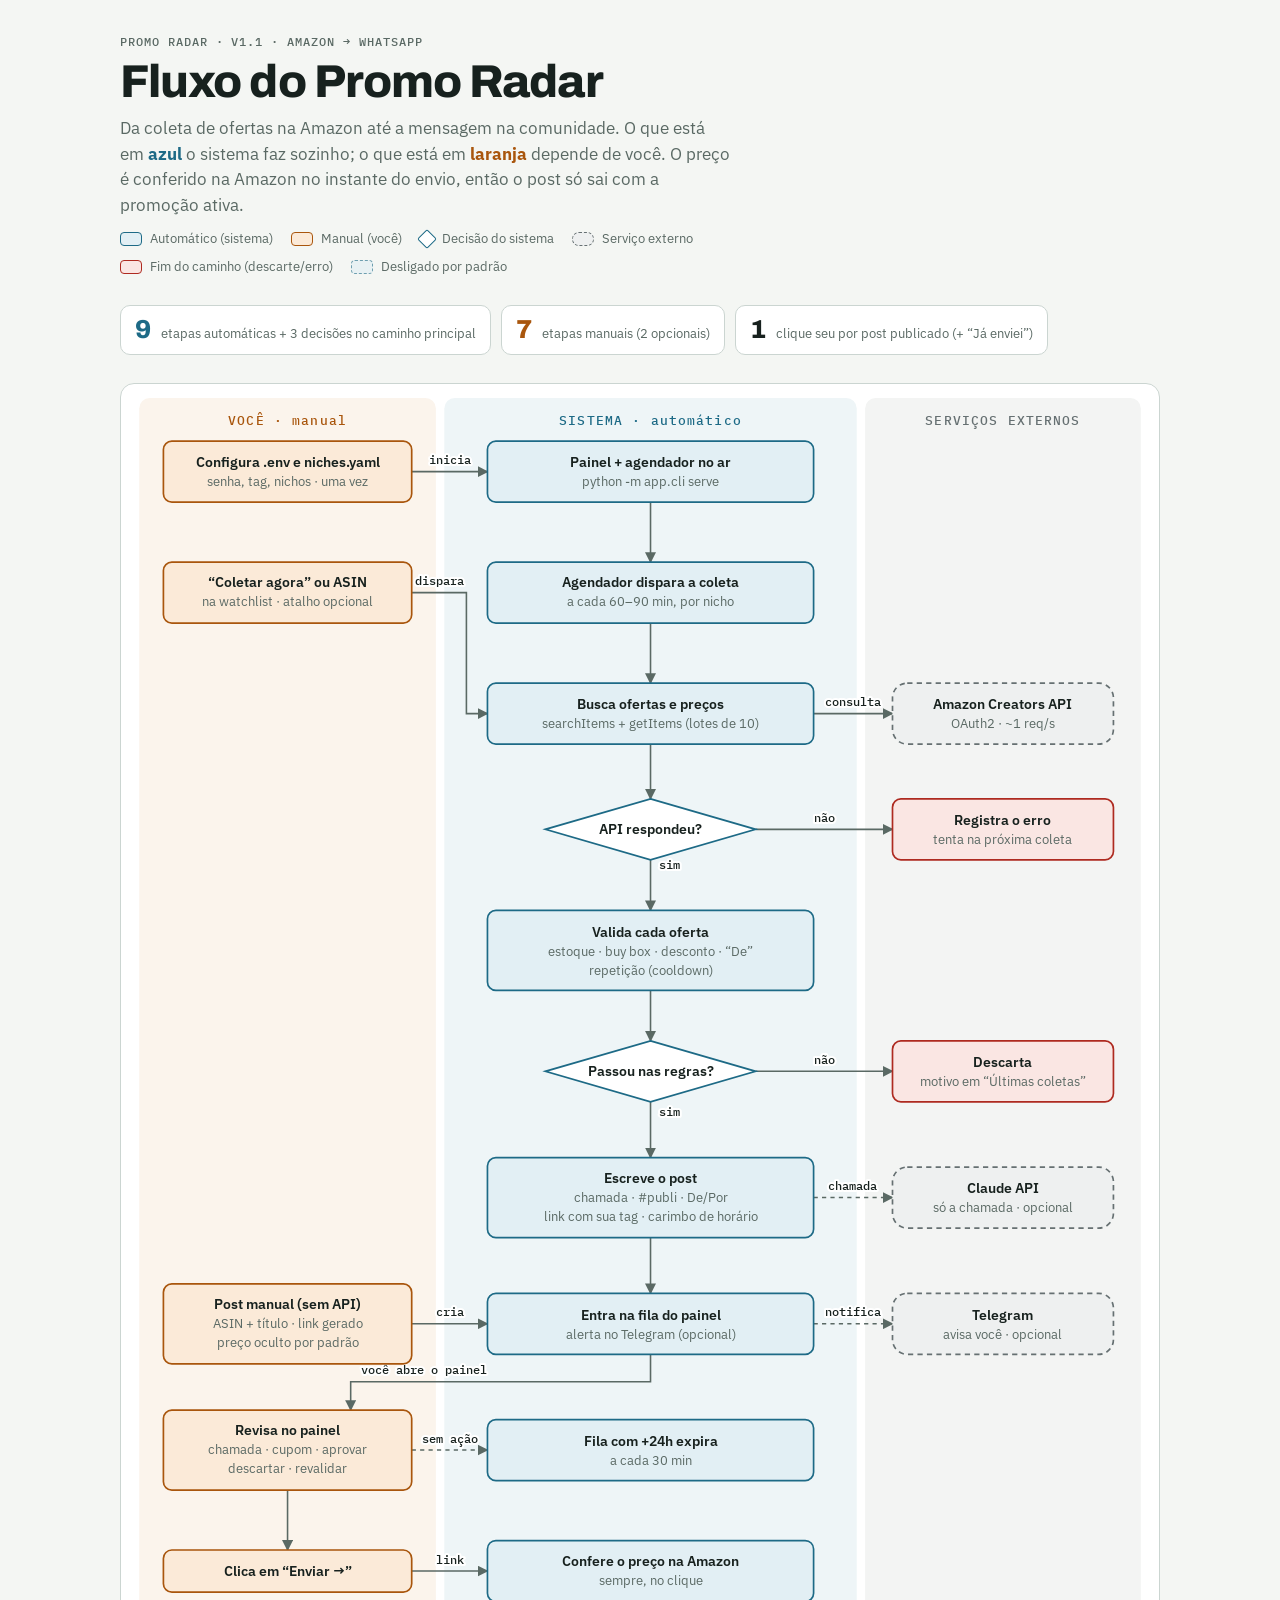
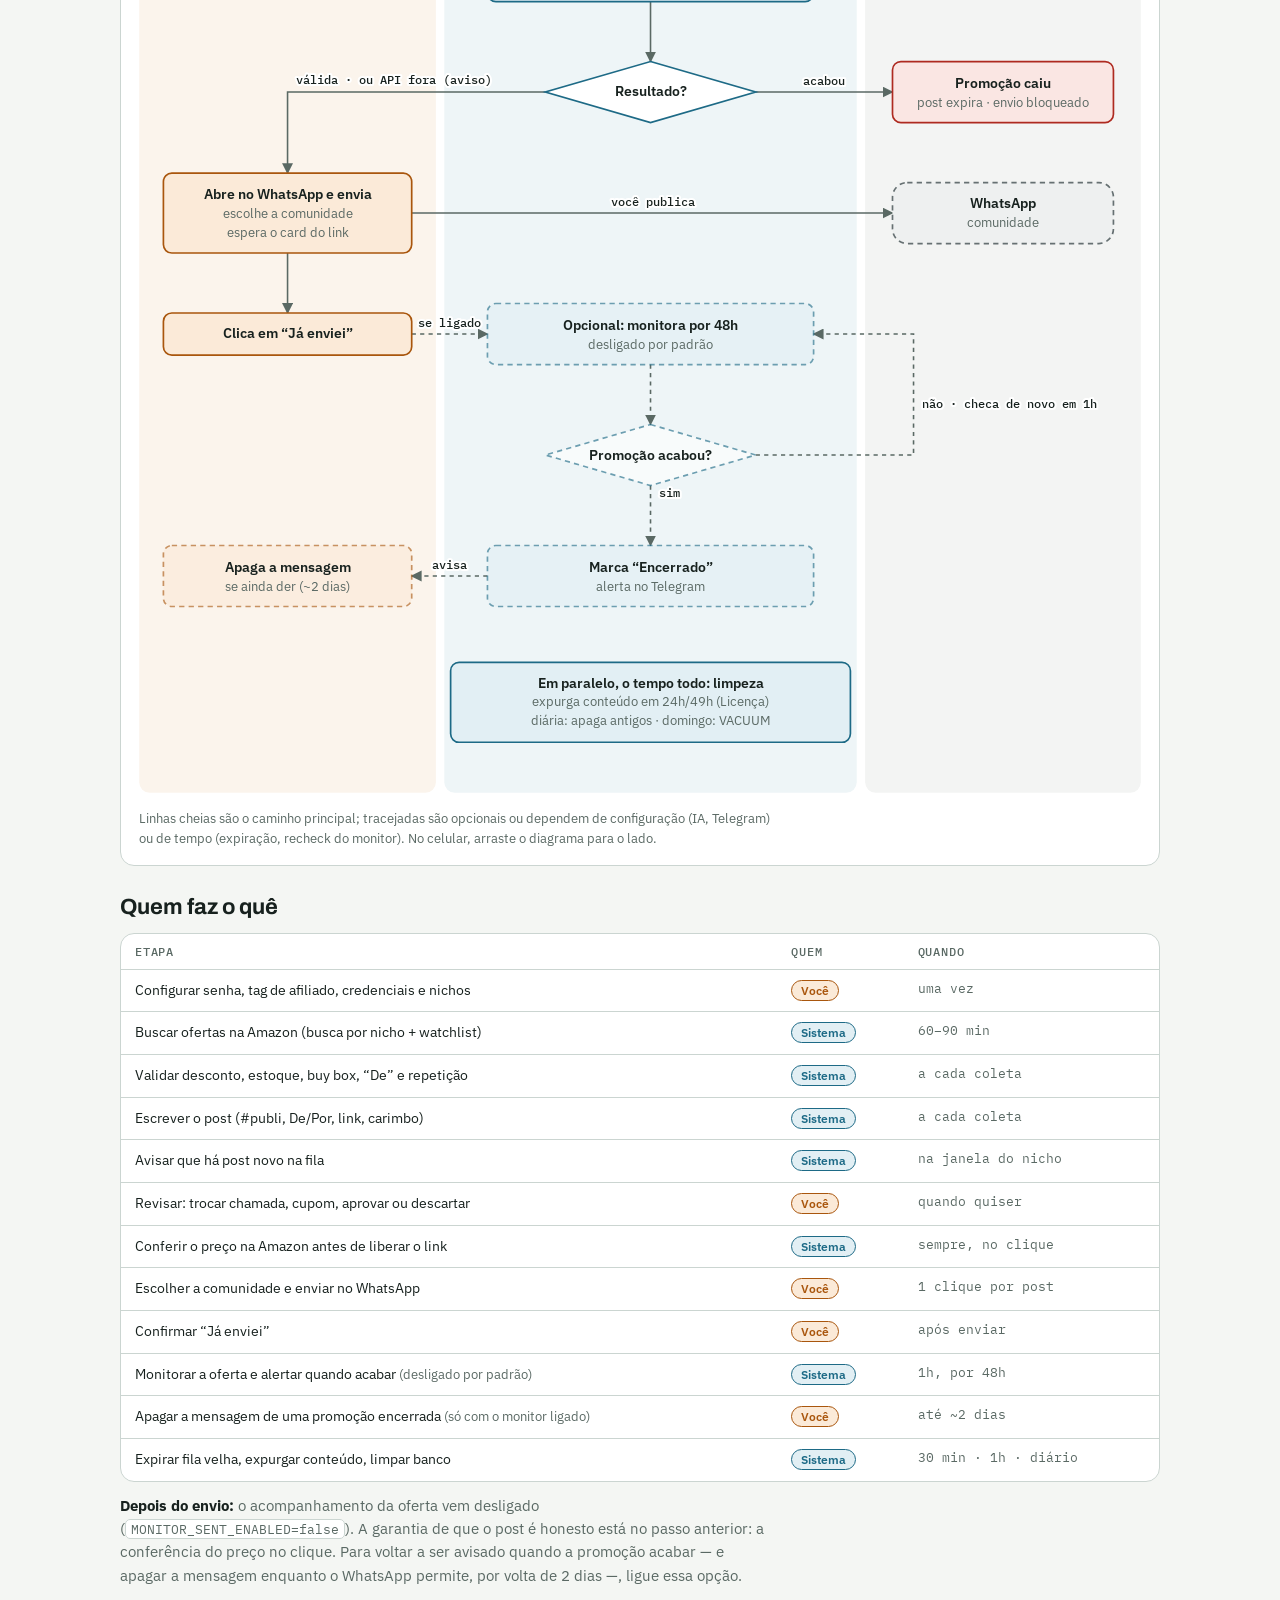
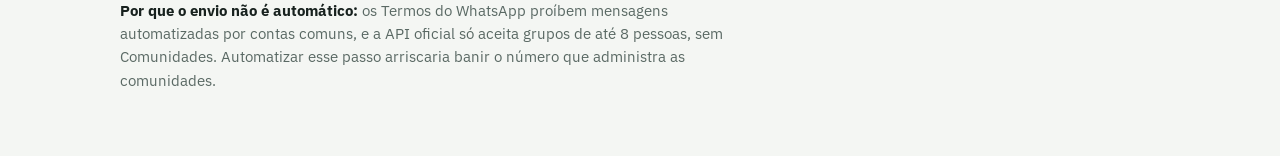
==== promo-radar/docs/fluxograma.html @ aa0c3497 "update: v1.2" ====
<!doctype html>
<html lang="pt-BR"><head><meta charset="utf-8"><meta name="viewport" content="width=device-width, initial-scale=1">
<title>Fluxo do Promo Radar</title>
<link rel="preconnect" href="https://fonts.googleapis.com">
<link rel="stylesheet" href="https://fonts.googleapis.com/css2?family=Archivo:wght@500;700;800&family=IBM+Plex+Sans:wght@400;500;600&family=IBM+Plex+Mono:wght@400;500&display=swap">
<style>
:root{
  --bg:#F4F6F3; --paper:#FFFFFF; --ink:#17211E; --muted:#5A6964; --line:#CBD5D1;
  --auto:#1D6A86; --auto-bg:#E2EFF4; --auto-lane:#EEF5F7;
  --man:#A9560D; --man-bg:#FBEAD8; --man-lane:#FBF4EC;
  --ext:#667072; --ext-bg:#EEF0F0; --ext-lane:#F3F4F3;
  --stop:#AE2A20; --stop-bg:#FAE6E3;
  --display:"Archivo", "Helvetica Neue", Arial, sans-serif;
  --body:"IBM Plex Sans", system-ui, -apple-system, "Segoe UI", sans-serif;
  --mono:"IBM Plex Mono", ui-monospace, "SFMono-Regular", Menlo, monospace;
}
@media (prefers-color-scheme: dark){
  :root:not([data-theme="light"]){
    --bg:#0F1514; --paper:#161E1C; --ink:#E2E9E6; --muted:#98A7A2; --line:#2B3633;
    --auto:#72BCD9; --auto-bg:#14303A; --auto-lane:#121E21;
    --man:#EFA864; --man-bg:#3A2614; --man-lane:#1C1814;
    --ext:#9EA7A8; --ext-bg:#1D2425; --ext-lane:#151B1A;
    --stop:#F08A80; --stop-bg:#3A1714;
  }
}
:root[data-theme="dark"]{
  --bg:#0F1514; --paper:#161E1C; --ink:#E2E9E6; --muted:#98A7A2; --line:#2B3633;
  --auto:#72BCD9; --auto-bg:#14303A; --auto-lane:#121E21;
  --man:#EFA864; --man-bg:#3A2614; --man-lane:#1C1814;
  --ext:#9EA7A8; --ext-bg:#1D2425; --ext-lane:#151B1A;
  --stop:#F08A80; --stop-bg:#3A1714;
}
*{box-sizing:border-box}
body{background:var(--bg);color:var(--ink);font:15px/1.55 var(--body);padding-inline:16px;padding-block:28px 56px}
.wrap{max-width:1040px;margin:0 auto;display:flex;flex-direction:column;gap:28px}
header{display:flex;flex-direction:column;gap:10px;max-width:68ch}
.eyebrow{font:500 12px/1 var(--mono);letter-spacing:.08em;text-transform:uppercase;color:var(--muted)}
h1{font:800 clamp(30px,5vw,46px)/1.05 var(--display);letter-spacing:-.02em;margin:0;text-wrap:balance}
h2{font:700 22px/1.2 var(--display);margin:0;text-wrap:balance}
.lede{margin:0;color:var(--muted);font-size:16.5px}
.lede b.a{color:var(--auto)} .lede b.m{color:var(--man)}
.legend{display:flex;flex-wrap:wrap;gap:8px 18px;font-size:13px;color:var(--muted)}
.legend span{display:inline-flex;align-items:center;gap:8px}
.sw{width:22px;height:14px;border-radius:4px;border:1.5px solid;display:inline-block}
.sw.a{background:var(--auto-bg);border-color:var(--auto)} .sw.m{background:var(--man-bg);border-color:var(--man)}
.sw.e{background:var(--ext-bg);border-color:var(--ext);border-style:dashed;border-radius:7px} .sw.s{background:var(--stop-bg);border-color:var(--stop)}
.sw.d{width:14px;height:14px;transform:rotate(45deg);background:var(--paper);border-color:var(--auto);border-radius:2px}
.sw.o{background:var(--auto-bg);border-color:var(--auto);border-style:dashed;opacity:.62}
.tally{display:flex;flex-wrap:wrap;gap:10px}
.tally div{background:var(--paper);border:1px solid var(--line);border-radius:10px;padding:10px 14px;display:flex;gap:10px;align-items:baseline}
.tally b{font:800 26px/1 var(--display);font-variant-numeric:tabular-nums}
.tally .a b{color:var(--auto)} .tally .m b{color:var(--man)}
.tally span{color:var(--muted);font-size:13px}
figure{margin:0;background:var(--paper);border:1px solid var(--line);border-radius:14px;padding:14px}
.scroll{overflow-x:auto}
figure svg{display:block;width:100%;min-width:760px;height:auto}
figcaption{font-size:13px;color:var(--muted);padding:12px 4px 2px;max-width:80ch}
.lane{stroke:none} .lane-m{fill:var(--man-lane)} .lane-s{fill:var(--auto-lane)} .lane-e{fill:var(--ext-lane)}
.lane-t{font:500 12px var(--mono);letter-spacing:.09em} .lane-m-t{fill:var(--man)} .lane-s-t{fill:var(--auto)} .lane-e-t{fill:var(--ext)}
.nd{stroke-width:1.6}
.nd.auto{fill:var(--auto-bg);stroke:var(--auto)} .nd.man{fill:var(--man-bg);stroke:var(--man)}
.nd.ext{fill:var(--ext-bg);stroke:var(--ext);stroke-dasharray:5 4} .nd.stop{fill:var(--stop-bg);stroke:var(--stop)}
.nd.dec,.nd.deco{fill:var(--paper);stroke:var(--auto)}
.nd.opt{fill:var(--auto-bg);stroke:var(--auto);stroke-dasharray:5 4;opacity:.62}
.nd.mano{fill:var(--man-bg);stroke:var(--man);stroke-dasharray:5 4;opacity:.62}
.nd.deco{stroke-dasharray:5 4;opacity:.62}
.nt{font:600 13.5px var(--body);fill:var(--ink)} .ns{font:400 12px var(--body);fill:var(--muted)}
.edge{fill:none;stroke:var(--muted);stroke-width:1.5} .edge-opt{stroke-dasharray:4 4}
.ah{fill:var(--muted)}
.el{font:500 11px var(--mono);fill:var(--ink);paint-order:stroke;stroke:var(--paper);stroke-width:4px;stroke-linejoin:round}
section{display:flex;flex-direction:column;gap:12px}
.tbl{overflow-x:auto;background:var(--paper);border:1px solid var(--line);border-radius:14px}
table{border-collapse:collapse;width:100%;min-width:560px;font-size:14px}
th,td{text-align:left;padding:10px 14px;border-bottom:1px solid var(--line);vertical-align:top}
th{font:500 11.5px var(--mono);letter-spacing:.07em;text-transform:uppercase;color:var(--muted)}
tr:last-child td{border-bottom:0}
td.when{font:13px var(--mono);color:var(--muted);white-space:nowrap}
.who{display:inline-block;font:600 12px var(--body);padding:2px 9px;border-radius:99px;border:1.5px solid}
.who.a{color:var(--auto);border-color:var(--auto);background:var(--auto-bg)} .who.m{color:var(--man);border-color:var(--man);background:var(--man-bg)}
.note{max-width:72ch;color:var(--muted);margin:0}
.note b{color:var(--ink)}
.note code{font:12.5px var(--mono);background:var(--paper);border:1px solid var(--line);border-radius:5px;padding:1px 5px}
td em{color:var(--muted);font-style:normal;font-size:12.5px}
</style>
</head><body>
<div class="wrap">
<header>
  <div class="eyebrow">Promo Radar · v1.1 · Amazon → WhatsApp</div>
  <h1>Fluxo do Promo Radar</h1>
  <p class="lede">Da coleta de ofertas na Amazon até a mensagem na comunidade. O que está em <b class="a">azul</b> o sistema faz sozinho; o que está em <b class="m">laranja</b> depende de você. O preço é conferido na Amazon no instante do envio, então o post só sai com a promoção ativa.</p>
  <div class="legend">
    <span><i class="sw a"></i>Automático (sistema)</span>
    <span><i class="sw m"></i>Manual (você)</span>
    <span><i class="sw d"></i>Decisão do sistema</span>
    <span><i class="sw e"></i>Serviço externo</span>
    <span><i class="sw s"></i>Fim do caminho (descarte/erro)</span>
    <span><i class="sw o"></i>Desligado por padrão</span>
  </div>
</header>

<div class="tally">
  <div class="a"><b>9</b><span>etapas automáticas + 3 decisões no caminho principal</span></div>
  <div class="m"><b>7</b><span>etapas manuais (2 opcionais)</span></div>
  <div><b>1</b><span>clique seu por post publicado (+ “Já enviei”)</span></div>
</div>

<figure>
  <div class="scroll">
<svg viewBox="0 0 960 1900" role="img" aria-label="Fluxograma do Promo Radar: em azul o que o sistema faz sozinho, em laranja o que você faz, em cinza tracejado os serviços externos" xmlns="http://www.w3.org/2000/svg">
<defs><marker id="ar" viewBox="0 0 10 10" refX="9" refY="5" markerWidth="7" markerHeight="7" orient="auto-start-reverse"><path d="M0 0L10 5L0 10z" class="ah"/></marker></defs>
<rect x="4" y="0" width="282" height="1896" rx="10" class="lane lane-m"/>
<text x="145.0" y="26" text-anchor="middle" class="lane-t lane-m-t">VOCÊ · manual</text>
<rect x="294" y="0" width="392" height="1896" rx="10" class="lane lane-s"/>
<text x="490.0" y="26" text-anchor="middle" class="lane-t lane-s-t">SISTEMA · automático</text>
<rect x="694" y="0" width="262" height="1896" rx="10" class="lane lane-e"/>
<text x="825.0" y="26" text-anchor="middle" class="lane-t lane-e-t">SERVIÇOS EXTERNOS</text>
<polyline points="263,70 335,70" class="edge " marker-end="url(#ar)"/>
<text x="299" y="63" text-anchor="middle" class="el">inicia</text>
<polyline points="490,99 490,156" class="edge " marker-end="url(#ar)"/>
<polyline points="490,214 490,271" class="edge " marker-end="url(#ar)"/>
<polyline points="263,185 315,185 315,300 335,300" class="edge " marker-end="url(#ar)"/>
<text x="289" y="178" text-anchor="middle" class="el">dispara</text>
<polyline points="645,300 720,300" class="edge " marker-end="url(#ar)"/>
<text x="682" y="293" text-anchor="middle" class="el">consulta</text>
<polyline points="490,329 490,381" class="edge " marker-end="url(#ar)"/>
<polyline points="590,410 720,410" class="edge " marker-end="url(#ar)"/>
<text x="655" y="403" text-anchor="middle" class="el">não</text>
<polyline points="490,439 490,487" class="edge " marker-end="url(#ar)"/>
<text x="498" y="448" class="el">sim</text>
<polyline points="490,563 490,611" class="edge " marker-end="url(#ar)"/>
<polyline points="590,640 720,640" class="edge " marker-end="url(#ar)"/>
<text x="655" y="633" text-anchor="middle" class="el">não</text>
<polyline points="490,669 490,722" class="edge " marker-end="url(#ar)"/>
<text x="498" y="682" class="el">sim</text>
<polyline points="645,760 720,760" class="edge edge-opt" marker-end="url(#ar)"/>
<text x="682" y="753" text-anchor="middle" class="el">chamada</text>
<polyline points="490,798 490,851" class="edge " marker-end="url(#ar)"/>
<polyline points="645,880 720,880" class="edge edge-opt" marker-end="url(#ar)"/>
<text x="682" y="873" text-anchor="middle" class="el">notifica</text>
<polyline points="263,880 335,880" class="edge " marker-end="url(#ar)"/>
<text x="299" y="873" text-anchor="middle" class="el">cria</text>
<polyline points="490,909 490,935 205,935 205,962" class="edge " marker-end="url(#ar)"/>
<text x="215" y="928" class="el">você abre o painel</text>
<polyline points="263,1000 335,1000" class="edge edge-opt" marker-end="url(#ar)"/>
<text x="299" y="993" text-anchor="middle" class="el">sem ação</text>
<polyline points="145,1038 145,1095" class="edge " marker-end="url(#ar)"/>
<polyline points="263,1115 335,1115" class="edge " marker-end="url(#ar)"/>
<text x="299" y="1108" text-anchor="middle" class="el">link</text>
<polyline points="490,1144 490,1201" class="edge " marker-end="url(#ar)"/>
<polyline points="590,1230 720,1230" class="edge " marker-end="url(#ar)"/>
<text x="655" y="1223" text-anchor="middle" class="el">acabou</text>
<polyline points="390,1230 145,1230 145,1307" class="edge " marker-end="url(#ar)"/>
<text x="153" y="1222" class="el">válida · ou API fora (aviso)</text>
<polyline points="263,1345 720,1345" class="edge " marker-end="url(#ar)"/>
<text x="492" y="1338" text-anchor="middle" class="el">você publica</text>
<polyline points="145,1383 145,1440" class="edge " marker-end="url(#ar)"/>
<polyline points="263,1460 335,1460" class="edge edge-opt" marker-end="url(#ar)"/>
<text x="299" y="1453" text-anchor="middle" class="el">se ligado</text>
<polyline points="490,1489 490,1546" class="edge edge-opt" marker-end="url(#ar)"/>
<polyline points="590,1575 740,1575 740,1460 645,1460" class="edge edge-opt" marker-end="url(#ar)"/>
<text x="748" y="1530" class="el">não · checa de novo em 1h</text>
<polyline points="490,1604 490,1661" class="edge edge-opt" marker-end="url(#ar)"/>
<text x="498" y="1615" class="el">sim</text>
<polyline points="335,1690 263,1690" class="edge edge-opt" marker-end="url(#ar)"/>
<text x="299" y="1683" text-anchor="middle" class="el">avisa</text>
<rect x="27" y="41" width="236" height="58" rx="8" class="nd man"/>
<text x="145" y="66" text-anchor="middle" class="nt">Configura .env e niches.yaml</text>
<text x="145" y="84" text-anchor="middle" class="ns">senha, tag, nichos · uma vez</text>
<rect x="335" y="41" width="310" height="58" rx="8" class="nd auto"/>
<text x="490" y="66" text-anchor="middle" class="nt">Painel + agendador no ar</text>
<text x="490" y="84" text-anchor="middle" class="ns">python -m app.cli serve</text>
<rect x="335" y="156" width="310" height="58" rx="8" class="nd auto"/>
<text x="490" y="180" text-anchor="middle" class="nt">Agendador dispara a coleta</text>
<text x="490" y="198" text-anchor="middle" class="ns">a cada 60–90 min, por nicho</text>
<rect x="27" y="156" width="236" height="58" rx="8" class="nd man"/>
<text x="145" y="180" text-anchor="middle" class="nt">“Coletar agora” ou ASIN</text>
<text x="145" y="198" text-anchor="middle" class="ns">na watchlist · atalho opcional</text>
<rect x="335" y="271" width="310" height="58" rx="8" class="nd auto"/>
<text x="490" y="296" text-anchor="middle" class="nt">Busca ofertas e preços</text>
<text x="490" y="314" text-anchor="middle" class="ns">searchItems + getItems (lotes de 10)</text>
<rect x="720" y="271" width="210" height="58" rx="14" class="nd ext"/>
<text x="825" y="296" text-anchor="middle" class="nt">Amazon Creators API</text>
<text x="825" y="314" text-anchor="middle" class="ns">OAuth2 · ~1 req/s</text>
<polygon points="490.0,381.0 590.0,410 490.0,439.0 390.0,410" class="nd dec"/>
<text x="490" y="414" text-anchor="middle" class="nt">API respondeu?</text>
<rect x="720" y="381" width="210" height="58" rx="8" class="nd stop"/>
<text x="825" y="406" text-anchor="middle" class="nt">Registra o erro</text>
<text x="825" y="424" text-anchor="middle" class="ns">tenta na próxima coleta</text>
<rect x="335" y="487" width="310" height="76" rx="8" class="nd auto"/>
<text x="490" y="512" text-anchor="middle" class="nt">Valida cada oferta</text>
<text x="490" y="530" text-anchor="middle" class="ns">estoque · buy box · desconto · “De”</text>
<text x="490" y="548" text-anchor="middle" class="ns">repetição (cooldown)</text>
<polygon points="490.0,611.0 590.0,640 490.0,669.0 390.0,640" class="nd dec"/>
<text x="490" y="644" text-anchor="middle" class="nt">Passou nas regras?</text>
<rect x="720" y="611" width="210" height="58" rx="8" class="nd stop"/>
<text x="825" y="636" text-anchor="middle" class="nt">Descarta</text>
<text x="825" y="654" text-anchor="middle" class="ns">motivo em “Últimas coletas”</text>
<rect x="335" y="722" width="310" height="76" rx="8" class="nd auto"/>
<text x="490" y="746" text-anchor="middle" class="nt">Escreve o post</text>
<text x="490" y="764" text-anchor="middle" class="ns">chamada · #publi · De/Por</text>
<text x="490" y="782" text-anchor="middle" class="ns">link com sua tag · carimbo de horário</text>
<rect x="720" y="731" width="210" height="58" rx="14" class="nd ext"/>
<text x="825" y="756" text-anchor="middle" class="nt">Claude API</text>
<text x="825" y="774" text-anchor="middle" class="ns">só a chamada · opcional</text>
<rect x="335" y="851" width="310" height="58" rx="8" class="nd auto"/>
<text x="490" y="876" text-anchor="middle" class="nt">Entra na fila do painel</text>
<text x="490" y="894" text-anchor="middle" class="ns">alerta no Telegram (opcional)</text>
<rect x="720" y="851" width="210" height="58" rx="14" class="nd ext"/>
<text x="825" y="876" text-anchor="middle" class="nt">Telegram</text>
<text x="825" y="894" text-anchor="middle" class="ns">avisa você · opcional</text>
<rect x="27" y="842" width="236" height="76" rx="8" class="nd man"/>
<text x="145" y="866" text-anchor="middle" class="nt">Post manual (sem API)</text>
<text x="145" y="884" text-anchor="middle" class="ns">ASIN + título · link gerado</text>
<text x="145" y="902" text-anchor="middle" class="ns">preço oculto por padrão</text>
<rect x="27" y="962" width="236" height="76" rx="8" class="nd man"/>
<text x="145" y="986" text-anchor="middle" class="nt">Revisa no painel</text>
<text x="145" y="1004" text-anchor="middle" class="ns">chamada · cupom · aprovar</text>
<text x="145" y="1022" text-anchor="middle" class="ns">descartar · revalidar</text>
<rect x="335" y="971" width="310" height="58" rx="8" class="nd auto"/>
<text x="490" y="996" text-anchor="middle" class="nt">Fila com +24h expira</text>
<text x="490" y="1014" text-anchor="middle" class="ns">a cada 30 min</text>
<rect x="27" y="1095" width="236" height="40" rx="8" class="nd man"/>
<text x="145" y="1120" text-anchor="middle" class="nt">Clica em “Enviar →”</text>
<rect x="335" y="1086" width="310" height="58" rx="8" class="nd auto"/>
<text x="490" y="1110" text-anchor="middle" class="nt">Confere o preço na Amazon</text>
<text x="490" y="1128" text-anchor="middle" class="ns">sempre, no clique</text>
<polygon points="490.0,1201.0 590.0,1230 490.0,1259.0 390.0,1230" class="nd dec"/>
<text x="490" y="1234" text-anchor="middle" class="nt">Resultado?</text>
<rect x="720" y="1201" width="210" height="58" rx="8" class="nd stop"/>
<text x="825" y="1226" text-anchor="middle" class="nt">Promoção caiu</text>
<text x="825" y="1244" text-anchor="middle" class="ns">post expira · envio bloqueado</text>
<rect x="27" y="1307" width="236" height="76" rx="8" class="nd man"/>
<text x="145" y="1332" text-anchor="middle" class="nt">Abre no WhatsApp e envia</text>
<text x="145" y="1350" text-anchor="middle" class="ns">escolhe a comunidade</text>
<text x="145" y="1368" text-anchor="middle" class="ns">espera o card do link</text>
<rect x="720" y="1316" width="210" height="58" rx="14" class="nd ext"/>
<text x="825" y="1340" text-anchor="middle" class="nt">WhatsApp</text>
<text x="825" y="1358" text-anchor="middle" class="ns">comunidade</text>
<rect x="27" y="1440" width="236" height="40" rx="8" class="nd man"/>
<text x="145" y="1464" text-anchor="middle" class="nt">Clica em “Já enviei”</text>
<rect x="335" y="1431" width="310" height="58" rx="8" class="nd opt"/>
<text x="490" y="1456" text-anchor="middle" class="nt">Opcional: monitora por 48h</text>
<text x="490" y="1474" text-anchor="middle" class="ns">desligado por padrão</text>
<polygon points="490.0,1546.0 590.0,1575 490.0,1604.0 390.0,1575" class="nd deco"/>
<text x="490" y="1580" text-anchor="middle" class="nt">Promoção acabou?</text>
<rect x="335" y="1661" width="310" height="58" rx="8" class="nd opt"/>
<text x="490" y="1686" text-anchor="middle" class="nt">Marca “Encerrado”</text>
<text x="490" y="1704" text-anchor="middle" class="ns">alerta no Telegram</text>
<rect x="27" y="1661" width="236" height="58" rx="8" class="nd mano"/>
<text x="145" y="1686" text-anchor="middle" class="nt">Apaga a mensagem</text>
<text x="145" y="1704" text-anchor="middle" class="ns">se ainda der (~2 dias)</text>
<rect x="300" y="1772" width="380" height="76" rx="8" class="nd auto"/>
<text x="490" y="1796" text-anchor="middle" class="nt">Em paralelo, o tempo todo: limpeza</text>
<text x="490" y="1814" text-anchor="middle" class="ns">expurga conteúdo em 24h/49h (Licença)</text>
<text x="490" y="1832" text-anchor="middle" class="ns">diária: apaga antigos · domingo: VACUUM</text>
</svg>
  </div>
  <figcaption>Linhas cheias são o caminho principal; tracejadas são opcionais ou dependem de configuração (IA, Telegram) ou de tempo (expiração, recheck do monitor). No celular, arraste o diagrama para o lado.</figcaption>
</figure>

<section>
  <h2>Quem faz o quê</h2>
  <div class="tbl"><table>
    <thead><tr><th>Etapa</th><th>Quem</th><th>Quando</th></tr></thead>
    <tbody>
      <tr><td>Configurar senha, tag de afiliado, credenciais e nichos</td><td><span class="who m">Você</span></td><td class="when">uma vez</td></tr>
      <tr><td>Buscar ofertas na Amazon (busca por nicho + watchlist)</td><td><span class="who a">Sistema</span></td><td class="when">60–90 min</td></tr>
      <tr><td>Validar desconto, estoque, buy box, “De” e repetição</td><td><span class="who a">Sistema</span></td><td class="when">a cada coleta</td></tr>
      <tr><td>Escrever o post (#publi, De/Por, link, carimbo)</td><td><span class="who a">Sistema</span></td><td class="when">a cada coleta</td></tr>
      <tr><td>Avisar que há post novo na fila</td><td><span class="who a">Sistema</span></td><td class="when">na janela do nicho</td></tr>
      <tr><td>Revisar: trocar chamada, cupom, aprovar ou descartar</td><td><span class="who m">Você</span></td><td class="when">quando quiser</td></tr>
      <tr><td>Conferir o preço na Amazon antes de liberar o link</td><td><span class="who a">Sistema</span></td><td class="when">sempre, no clique</td></tr>
      <tr><td>Escolher a comunidade e enviar no WhatsApp</td><td><span class="who m">Você</span></td><td class="when">1 clique por post</td></tr>
      <tr><td>Confirmar “Já enviei”</td><td><span class="who m">Você</span></td><td class="when">após enviar</td></tr>
      <tr><td>Monitorar a oferta e alertar quando acabar <em>(desligado por padrão)</em></td><td><span class="who a">Sistema</span></td><td class="when">1h, por 48h</td></tr>
      <tr><td>Apagar a mensagem de uma promoção encerrada <em>(só com o monitor ligado)</em></td><td><span class="who m">Você</span></td><td class="when">até ~2 dias</td></tr>
      <tr><td>Expirar fila velha, expurgar conteúdo, limpar banco</td><td><span class="who a">Sistema</span></td><td class="when">30 min · 1h · diário</td></tr>
    </tbody>
  </table></div>
  <p class="note"><b>Depois do envio:</b> o acompanhamento da oferta vem desligado (<code>MONITOR_SENT_ENABLED=false</code>). A garantia de que o post é honesto está no passo anterior: a conferência do preço no clique. Para voltar a ser avisado quando a promoção acabar — e apagar a mensagem enquanto o WhatsApp permite, por volta de 2 dias —, ligue essa opção.</p>
  <p class="note"><b>Por que o envio não é automático:</b> os Termos do WhatsApp proíbem mensagens automatizadas por contas comuns, e a API oficial só aceita grupos de até 8 pessoas, sem Comunidades. Automatizar esse passo arriscaria banir o número que administra as comunidades.</p>
</section>
</div>

</body></html>
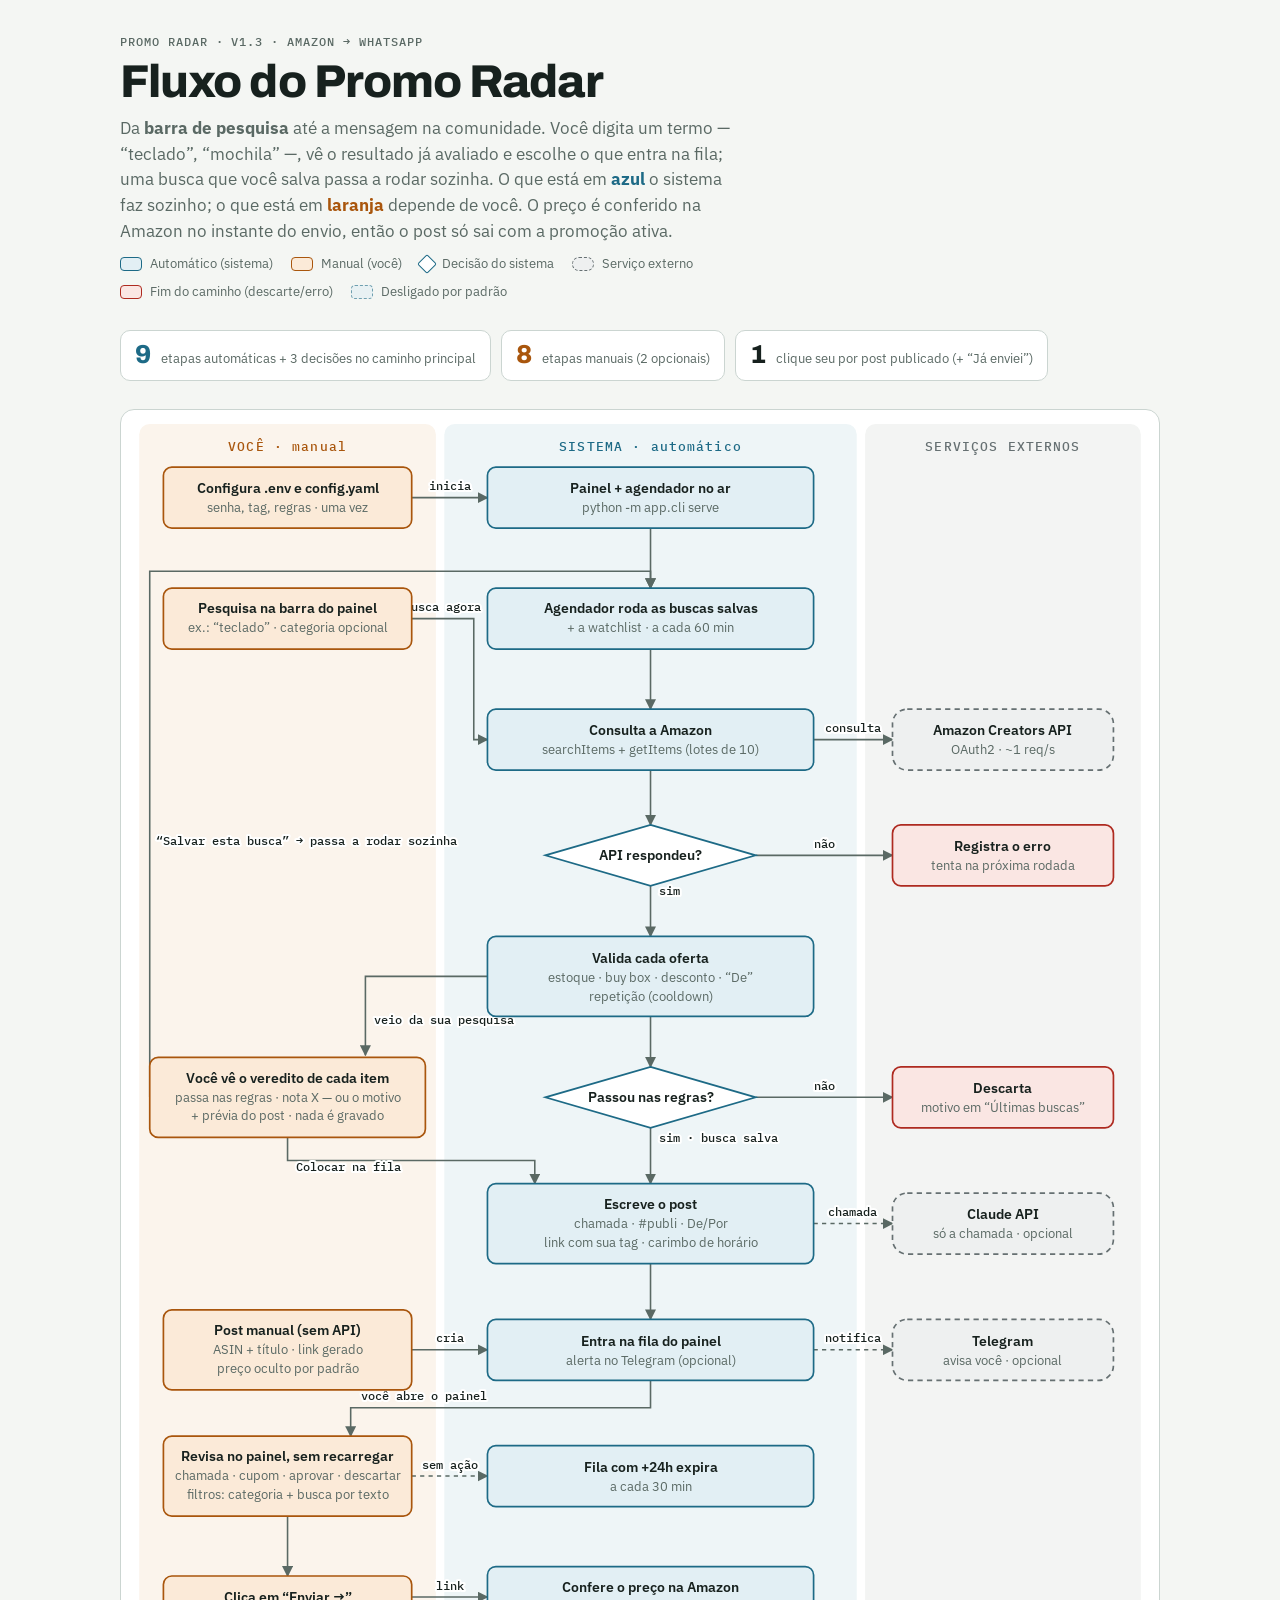
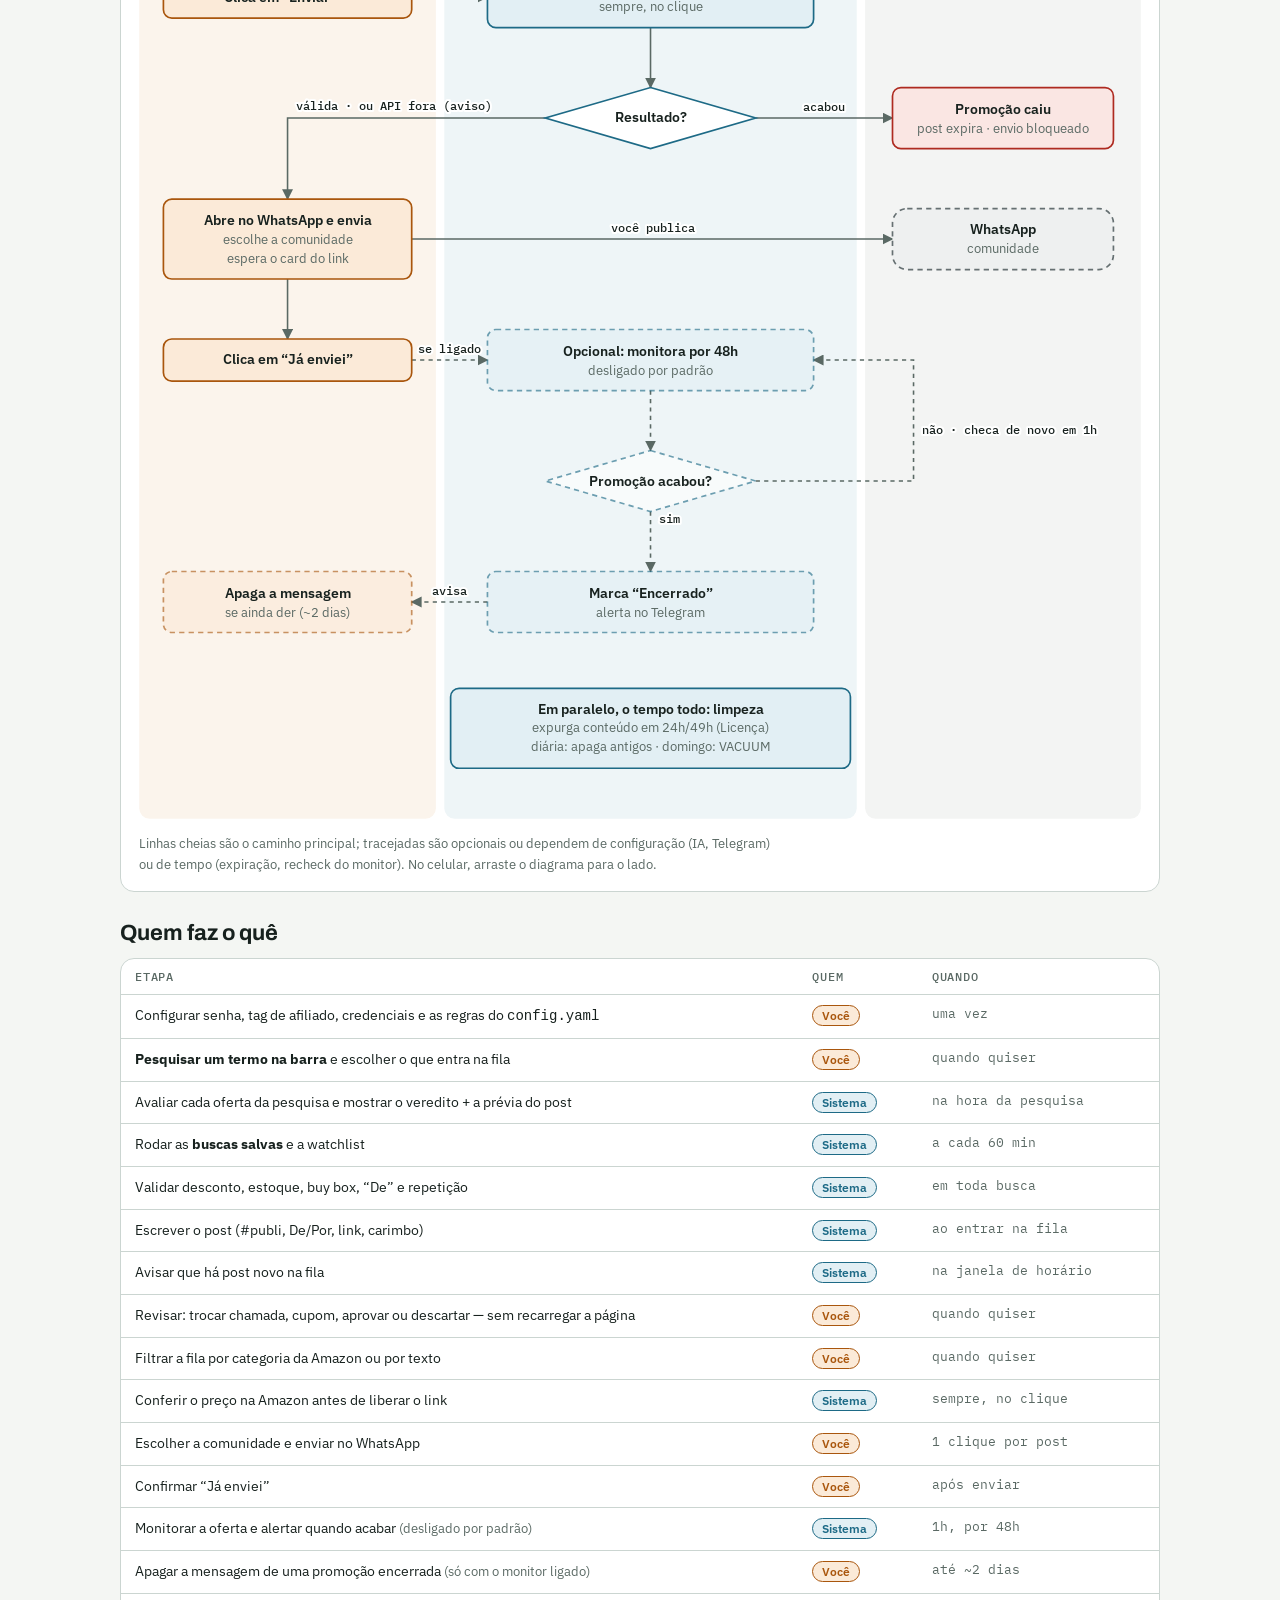
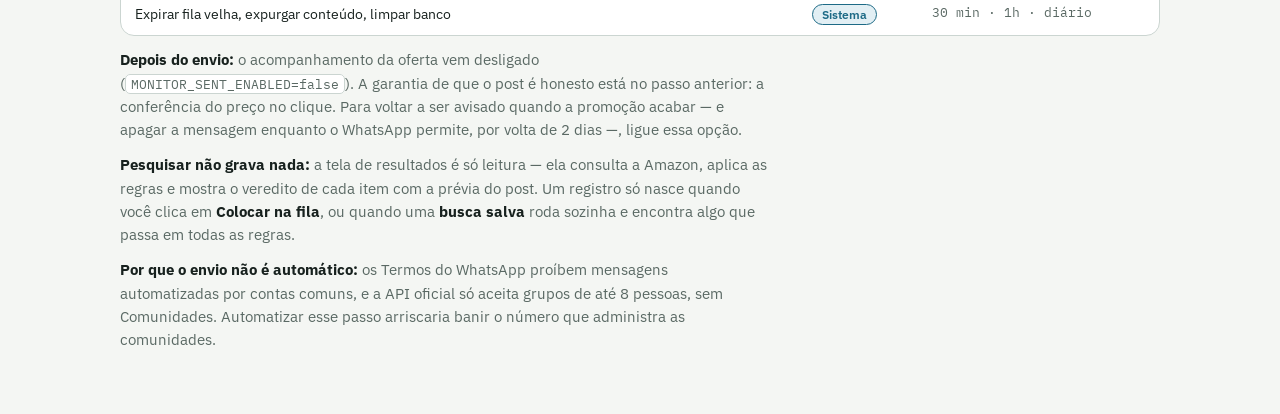
==== commit 39b5795b: "update:remoção de funções de nicho, substituida por pesquisas de conteudo" ====
--- a/promo-radar/docs/fluxograma.html
+++ b/promo-radar/docs/fluxograma.html
@@ -85,9 +85,9 @@
 </head><body>
 <div class="wrap">
 <header>
-  <div class="eyebrow">Promo Radar · v1.1 · Amazon → WhatsApp</div>
+  <div class="eyebrow">Promo Radar · v1.3 · Amazon → WhatsApp</div>
   <h1>Fluxo do Promo Radar</h1>
-  <p class="lede">Da coleta de ofertas na Amazon até a mensagem na comunidade. O que está em <b class="a">azul</b> o sistema faz sozinho; o que está em <b class="m">laranja</b> depende de você. O preço é conferido na Amazon no instante do envio, então o post só sai com a promoção ativa.</p>
+  <p class="lede">Da <b>barra de pesquisa</b> até a mensagem na comunidade. Você digita um termo — “teclado”, “mochila” —, vê o resultado já avaliado e escolhe o que entra na fila; uma busca que você salva passa a rodar sozinha. O que está em <b class="a">azul</b> o sistema faz sozinho; o que está em <b class="m">laranja</b> depende de você. O preço é conferido na Amazon no instante do envio, então o post só sai com a promoção ativa.</p>
   <div class="legend">
     <span><i class="sw a"></i>Automático (sistema)</span>
     <span><i class="sw m"></i>Manual (você)</span>
@@ -100,7 +100,7 @@
 
 <div class="tally">
   <div class="a"><b>9</b><span>etapas automáticas + 3 decisões no caminho principal</span></div>
-  <div class="m"><b>7</b><span>etapas manuais (2 opcionais)</span></div>
+  <div class="m"><b>8</b><span>etapas manuais (2 opcionais)</span></div>
   <div><b>1</b><span>clique seu por post publicado (+ “Já enviei”)</span></div>
 </div>
 
@@ -118,8 +118,8 @@
 <text x="299" y="63" text-anchor="middle" class="el">inicia</text>
 <polyline points="490,99 490,156" class="edge " marker-end="url(#ar)"/>
 <polyline points="490,214 490,271" class="edge " marker-end="url(#ar)"/>
-<polyline points="263,185 315,185 315,300 335,300" class="edge " marker-end="url(#ar)"/>
-<text x="289" y="178" text-anchor="middle" class="el">dispara</text>
+<polyline points="263,185 322,185 322,300 335,300" class="edge " marker-end="url(#ar)"/>
+<text x="292" y="178" text-anchor="middle" class="el">busca agora</text>
 <polyline points="645,300 720,300" class="edge " marker-end="url(#ar)"/>
 <text x="682" y="293" text-anchor="middle" class="el">consulta</text>
 <polyline points="490,329 490,381" class="edge " marker-end="url(#ar)"/>
@@ -131,7 +131,13 @@
 <polyline points="590,640 720,640" class="edge " marker-end="url(#ar)"/>
 <text x="655" y="633" text-anchor="middle" class="el">não</text>
 <polyline points="490,669 490,722" class="edge " marker-end="url(#ar)"/>
-<text x="498" y="682" class="el">sim</text>
+<text x="498" y="682" class="el">sim · busca salva</text>
+<polyline points="335,525 219,525 219,600" class="edge " marker-end="url(#ar)"/>
+<text x="227" y="570" class="el">veio da sua pesquisa</text>
+<polyline points="145,678 145,700 380,700 380,722" class="edge " marker-end="url(#ar)"/>
+<text x="153" y="710" class="el">Colocar na fila</text>
+<polyline points="14,640 14,640 14,140 490,140 490,156" class="edge " marker-end="url(#ar)"/>
+<text x="20" y="400" class="el">“Salvar esta busca” → passa a rodar sozinha</text>
 <polyline points="645,760 720,760" class="edge edge-opt" marker-end="url(#ar)"/>
 <text x="682" y="753" text-anchor="middle" class="el">chamada</text>
 <polyline points="490,798 490,851" class="edge " marker-end="url(#ar)"/>
@@ -164,19 +170,19 @@
 <polyline points="335,1690 263,1690" class="edge edge-opt" marker-end="url(#ar)"/>
 <text x="299" y="1683" text-anchor="middle" class="el">avisa</text>
 <rect x="27" y="41" width="236" height="58" rx="8" class="nd man"/>
-<text x="145" y="66" text-anchor="middle" class="nt">Configura .env e niches.yaml</text>
-<text x="145" y="84" text-anchor="middle" class="ns">senha, tag, nichos · uma vez</text>
+<text x="145" y="66" text-anchor="middle" class="nt">Configura .env e config.yaml</text>
+<text x="145" y="84" text-anchor="middle" class="ns">senha, tag, regras · uma vez</text>
 <rect x="335" y="41" width="310" height="58" rx="8" class="nd auto"/>
 <text x="490" y="66" text-anchor="middle" class="nt">Painel + agendador no ar</text>
 <text x="490" y="84" text-anchor="middle" class="ns">python -m app.cli serve</text>
 <rect x="335" y="156" width="310" height="58" rx="8" class="nd auto"/>
-<text x="490" y="180" text-anchor="middle" class="nt">Agendador dispara a coleta</text>
-<text x="490" y="198" text-anchor="middle" class="ns">a cada 60–90 min, por nicho</text>
+<text x="490" y="180" text-anchor="middle" class="nt">Agendador roda as buscas salvas</text>
+<text x="490" y="198" text-anchor="middle" class="ns">+ a watchlist · a cada 60 min</text>
 <rect x="27" y="156" width="236" height="58" rx="8" class="nd man"/>
-<text x="145" y="180" text-anchor="middle" class="nt">“Coletar agora” ou ASIN</text>
-<text x="145" y="198" text-anchor="middle" class="ns">na watchlist · atalho opcional</text>
+<text x="145" y="180" text-anchor="middle" class="nt">Pesquisa na barra do painel</text>
+<text x="145" y="198" text-anchor="middle" class="ns">ex.: “teclado” · categoria opcional</text>
 <rect x="335" y="271" width="310" height="58" rx="8" class="nd auto"/>
-<text x="490" y="296" text-anchor="middle" class="nt">Busca ofertas e preços</text>
+<text x="490" y="296" text-anchor="middle" class="nt">Consulta a Amazon</text>
 <text x="490" y="314" text-anchor="middle" class="ns">searchItems + getItems (lotes de 10)</text>
 <rect x="720" y="271" width="210" height="58" rx="14" class="nd ext"/>
 <text x="825" y="296" text-anchor="middle" class="nt">Amazon Creators API</text>
@@ -185,7 +191,7 @@
 <text x="490" y="414" text-anchor="middle" class="nt">API respondeu?</text>
 <rect x="720" y="381" width="210" height="58" rx="8" class="nd stop"/>
 <text x="825" y="406" text-anchor="middle" class="nt">Registra o erro</text>
-<text x="825" y="424" text-anchor="middle" class="ns">tenta na próxima coleta</text>
+<text x="825" y="424" text-anchor="middle" class="ns">tenta na próxima rodada</text>
 <rect x="335" y="487" width="310" height="76" rx="8" class="nd auto"/>
 <text x="490" y="512" text-anchor="middle" class="nt">Valida cada oferta</text>
 <text x="490" y="530" text-anchor="middle" class="ns">estoque · buy box · desconto · “De”</text>
@@ -194,7 +200,11 @@
 <text x="490" y="644" text-anchor="middle" class="nt">Passou nas regras?</text>
 <rect x="720" y="611" width="210" height="58" rx="8" class="nd stop"/>
 <text x="825" y="636" text-anchor="middle" class="nt">Descarta</text>
-<text x="825" y="654" text-anchor="middle" class="ns">motivo em “Últimas coletas”</text>
+<text x="825" y="654" text-anchor="middle" class="ns">motivo em “Últimas buscas”</text>
+<rect x="14" y="602" width="262" height="76" rx="8" class="nd man"/>
+<text x="145" y="626" text-anchor="middle" class="nt">Você vê o veredito de cada item</text>
+<text x="145" y="644" text-anchor="middle" class="ns">passa nas regras · nota X — ou o motivo</text>
+<text x="145" y="662" text-anchor="middle" class="ns">+ prévia do post · nada é gravado</text>
 <rect x="335" y="722" width="310" height="76" rx="8" class="nd auto"/>
 <text x="490" y="746" text-anchor="middle" class="nt">Escreve o post</text>
 <text x="490" y="764" text-anchor="middle" class="ns">chamada · #publi · De/Por</text>
@@ -213,9 +223,9 @@
 <text x="145" y="884" text-anchor="middle" class="ns">ASIN + título · link gerado</text>
 <text x="145" y="902" text-anchor="middle" class="ns">preço oculto por padrão</text>
 <rect x="27" y="962" width="236" height="76" rx="8" class="nd man"/>
-<text x="145" y="986" text-anchor="middle" class="nt">Revisa no painel</text>
-<text x="145" y="1004" text-anchor="middle" class="ns">chamada · cupom · aprovar</text>
-<text x="145" y="1022" text-anchor="middle" class="ns">descartar · revalidar</text>
+<text x="145" y="986" text-anchor="middle" class="nt">Revisa no painel, sem recarregar</text>
+<text x="145" y="1004" text-anchor="middle" class="ns">chamada · cupom · aprovar · descartar</text>
+<text x="145" y="1022" text-anchor="middle" class="ns">filtros: categoria + busca por texto</text>
 <rect x="335" y="971" width="310" height="58" rx="8" class="nd auto"/>
 <text x="490" y="996" text-anchor="middle" class="nt">Fila com +24h expira</text>
 <text x="490" y="1014" text-anchor="middle" class="ns">a cada 30 min</text>
@@ -263,12 +273,15 @@
   <div class="tbl"><table>
     <thead><tr><th>Etapa</th><th>Quem</th><th>Quando</th></tr></thead>
     <tbody>
-      <tr><td>Configurar senha, tag de afiliado, credenciais e nichos</td><td><span class="who m">Você</span></td><td class="when">uma vez</td></tr>
-      <tr><td>Buscar ofertas na Amazon (busca por nicho + watchlist)</td><td><span class="who a">Sistema</span></td><td class="when">60–90 min</td></tr>
-      <tr><td>Validar desconto, estoque, buy box, “De” e repetição</td><td><span class="who a">Sistema</span></td><td class="when">a cada coleta</td></tr>
-      <tr><td>Escrever o post (#publi, De/Por, link, carimbo)</td><td><span class="who a">Sistema</span></td><td class="when">a cada coleta</td></tr>
-      <tr><td>Avisar que há post novo na fila</td><td><span class="who a">Sistema</span></td><td class="when">na janela do nicho</td></tr>
-      <tr><td>Revisar: trocar chamada, cupom, aprovar ou descartar</td><td><span class="who m">Você</span></td><td class="when">quando quiser</td></tr>
+      <tr><td>Configurar senha, tag de afiliado, credenciais e as regras do <code>config.yaml</code></td><td><span class="who m">Você</span></td><td class="when">uma vez</td></tr>
+      <tr><td><b>Pesquisar um termo na barra</b> e escolher o que entra na fila</td><td><span class="who m">Você</span></td><td class="when">quando quiser</td></tr>
+      <tr><td>Avaliar cada oferta da pesquisa e mostrar o veredito + a prévia do post</td><td><span class="who a">Sistema</span></td><td class="when">na hora da pesquisa</td></tr>
+      <tr><td>Rodar as <b>buscas salvas</b> e a watchlist</td><td><span class="who a">Sistema</span></td><td class="when">a cada 60 min</td></tr>
+      <tr><td>Validar desconto, estoque, buy box, “De” e repetição</td><td><span class="who a">Sistema</span></td><td class="when">em toda busca</td></tr>
+      <tr><td>Escrever o post (#publi, De/Por, link, carimbo)</td><td><span class="who a">Sistema</span></td><td class="when">ao entrar na fila</td></tr>
+      <tr><td>Avisar que há post novo na fila</td><td><span class="who a">Sistema</span></td><td class="when">na janela de horário</td></tr>
+      <tr><td>Revisar: trocar chamada, cupom, aprovar ou descartar — sem recarregar a página</td><td><span class="who m">Você</span></td><td class="when">quando quiser</td></tr>
+      <tr><td>Filtrar a fila por categoria da Amazon ou por texto</td><td><span class="who m">Você</span></td><td class="when">quando quiser</td></tr>
       <tr><td>Conferir o preço na Amazon antes de liberar o link</td><td><span class="who a">Sistema</span></td><td class="when">sempre, no clique</td></tr>
       <tr><td>Escolher a comunidade e enviar no WhatsApp</td><td><span class="who m">Você</span></td><td class="when">1 clique por post</td></tr>
       <tr><td>Confirmar “Já enviei”</td><td><span class="who m">Você</span></td><td class="when">após enviar</td></tr>
@@ -278,6 +291,7 @@
     </tbody>
   </table></div>
   <p class="note"><b>Depois do envio:</b> o acompanhamento da oferta vem desligado (<code>MONITOR_SENT_ENABLED=false</code>). A garantia de que o post é honesto está no passo anterior: a conferência do preço no clique. Para voltar a ser avisado quando a promoção acabar — e apagar a mensagem enquanto o WhatsApp permite, por volta de 2 dias —, ligue essa opção.</p>
+  <p class="note"><b>Pesquisar não grava nada:</b> a tela de resultados é só leitura — ela consulta a Amazon, aplica as regras e mostra o veredito de cada item com a prévia do post. Um registro só nasce quando você clica em <b>Colocar na fila</b>, ou quando uma <b>busca salva</b> roda sozinha e encontra algo que passa em todas as regras.</p>
   <p class="note"><b>Por que o envio não é automático:</b> os Termos do WhatsApp proíbem mensagens automatizadas por contas comuns, e a API oficial só aceita grupos de até 8 pessoas, sem Comunidades. Automatizar esse passo arriscaria banir o número que administra as comunidades.</p>
 </section>
 </div>
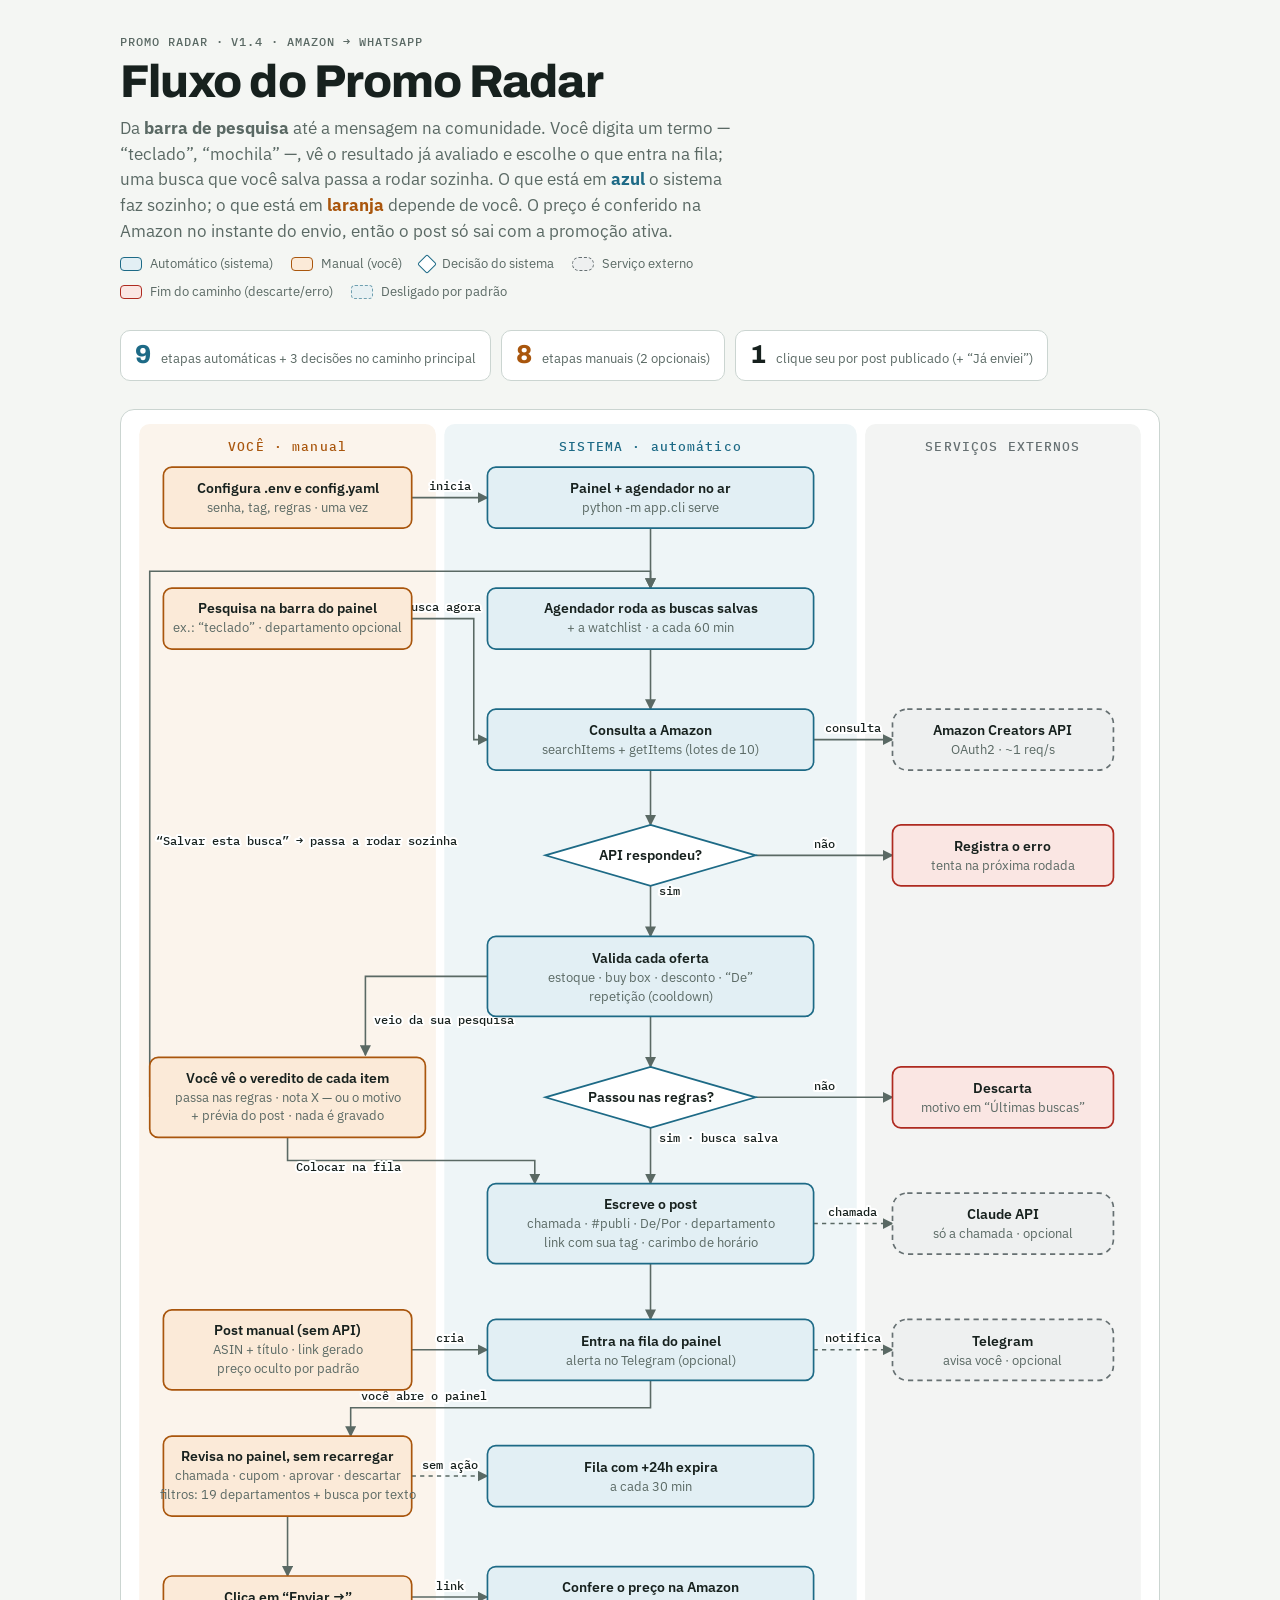
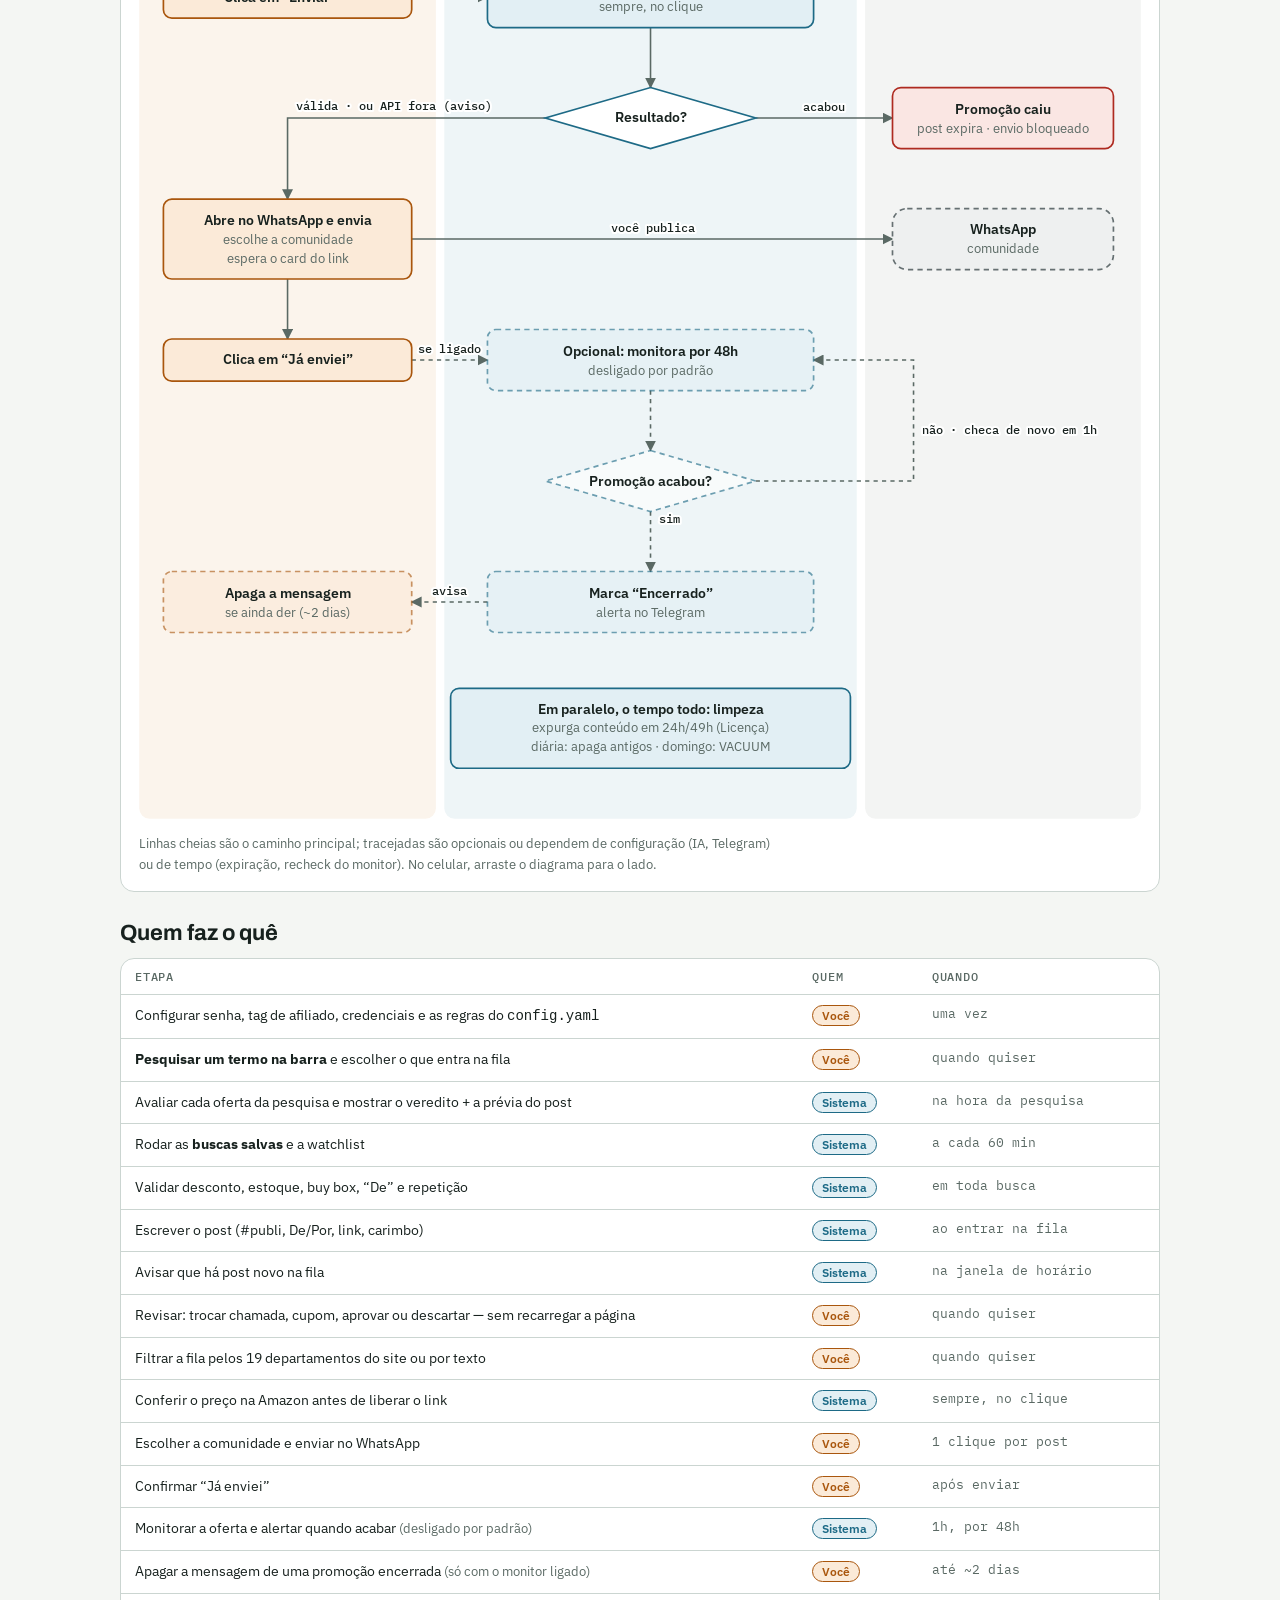
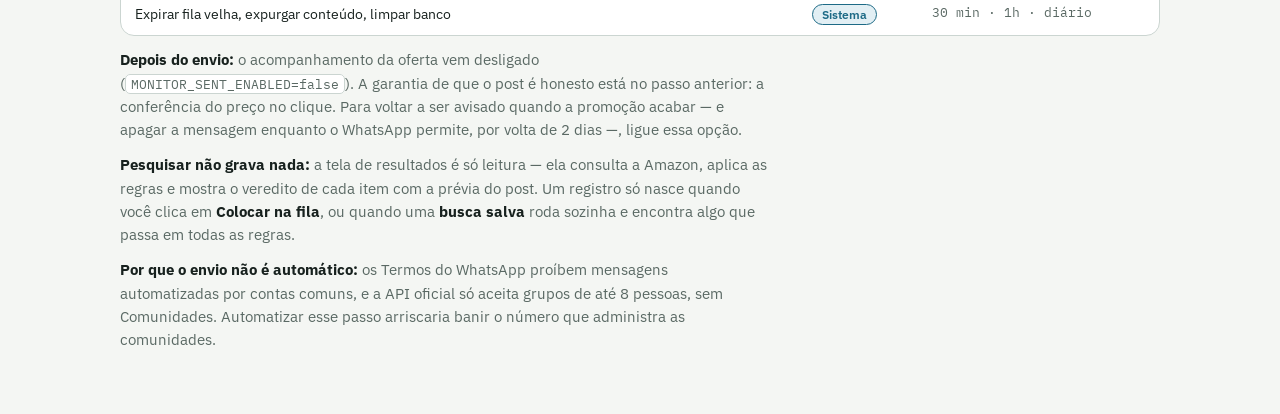
==== commit dbd02e32: "update: atualizações de filtro e a aplicação" ====
--- a/promo-radar/docs/fluxograma.html
+++ b/promo-radar/docs/fluxograma.html
@@ -85,7 +85,7 @@
 </head><body>
 <div class="wrap">
 <header>
-  <div class="eyebrow">Promo Radar · v1.3 · Amazon → WhatsApp</div>
+  <div class="eyebrow">Promo Radar · v1.4 · Amazon → WhatsApp</div>
   <h1>Fluxo do Promo Radar</h1>
   <p class="lede">Da <b>barra de pesquisa</b> até a mensagem na comunidade. Você digita um termo — “teclado”, “mochila” —, vê o resultado já avaliado e escolhe o que entra na fila; uma busca que você salva passa a rodar sozinha. O que está em <b class="a">azul</b> o sistema faz sozinho; o que está em <b class="m">laranja</b> depende de você. O preço é conferido na Amazon no instante do envio, então o post só sai com a promoção ativa.</p>
   <div class="legend">
@@ -180,7 +180,7 @@
 <text x="490" y="198" text-anchor="middle" class="ns">+ a watchlist · a cada 60 min</text>
 <rect x="27" y="156" width="236" height="58" rx="8" class="nd man"/>
 <text x="145" y="180" text-anchor="middle" class="nt">Pesquisa na barra do painel</text>
-<text x="145" y="198" text-anchor="middle" class="ns">ex.: “teclado” · categoria opcional</text>
+<text x="145" y="198" text-anchor="middle" class="ns">ex.: “teclado” · departamento opcional</text>
 <rect x="335" y="271" width="310" height="58" rx="8" class="nd auto"/>
 <text x="490" y="296" text-anchor="middle" class="nt">Consulta a Amazon</text>
 <text x="490" y="314" text-anchor="middle" class="ns">searchItems + getItems (lotes de 10)</text>
@@ -207,7 +207,7 @@
 <text x="145" y="662" text-anchor="middle" class="ns">+ prévia do post · nada é gravado</text>
 <rect x="335" y="722" width="310" height="76" rx="8" class="nd auto"/>
 <text x="490" y="746" text-anchor="middle" class="nt">Escreve o post</text>
-<text x="490" y="764" text-anchor="middle" class="ns">chamada · #publi · De/Por</text>
+<text x="490" y="764" text-anchor="middle" class="ns">chamada · #publi · De/Por · departamento</text>
 <text x="490" y="782" text-anchor="middle" class="ns">link com sua tag · carimbo de horário</text>
 <rect x="720" y="731" width="210" height="58" rx="14" class="nd ext"/>
 <text x="825" y="756" text-anchor="middle" class="nt">Claude API</text>
@@ -225,7 +225,7 @@
 <rect x="27" y="962" width="236" height="76" rx="8" class="nd man"/>
 <text x="145" y="986" text-anchor="middle" class="nt">Revisa no painel, sem recarregar</text>
 <text x="145" y="1004" text-anchor="middle" class="ns">chamada · cupom · aprovar · descartar</text>
-<text x="145" y="1022" text-anchor="middle" class="ns">filtros: categoria + busca por texto</text>
+<text x="145" y="1022" text-anchor="middle" class="ns">filtros: 19 departamentos + busca por texto</text>
 <rect x="335" y="971" width="310" height="58" rx="8" class="nd auto"/>
 <text x="490" y="996" text-anchor="middle" class="nt">Fila com +24h expira</text>
 <text x="490" y="1014" text-anchor="middle" class="ns">a cada 30 min</text>
@@ -281,7 +281,7 @@
       <tr><td>Escrever o post (#publi, De/Por, link, carimbo)</td><td><span class="who a">Sistema</span></td><td class="when">ao entrar na fila</td></tr>
       <tr><td>Avisar que há post novo na fila</td><td><span class="who a">Sistema</span></td><td class="when">na janela de horário</td></tr>
       <tr><td>Revisar: trocar chamada, cupom, aprovar ou descartar — sem recarregar a página</td><td><span class="who m">Você</span></td><td class="when">quando quiser</td></tr>
-      <tr><td>Filtrar a fila por categoria da Amazon ou por texto</td><td><span class="who m">Você</span></td><td class="when">quando quiser</td></tr>
+      <tr><td>Filtrar a fila pelos 19 departamentos do site ou por texto</td><td><span class="who m">Você</span></td><td class="when">quando quiser</td></tr>
       <tr><td>Conferir o preço na Amazon antes de liberar o link</td><td><span class="who a">Sistema</span></td><td class="when">sempre, no clique</td></tr>
       <tr><td>Escolher a comunidade e enviar no WhatsApp</td><td><span class="who m">Você</span></td><td class="when">1 clique por post</td></tr>
       <tr><td>Confirmar “Já enviei”</td><td><span class="who m">Você</span></td><td class="when">após enviar</td></tr>
